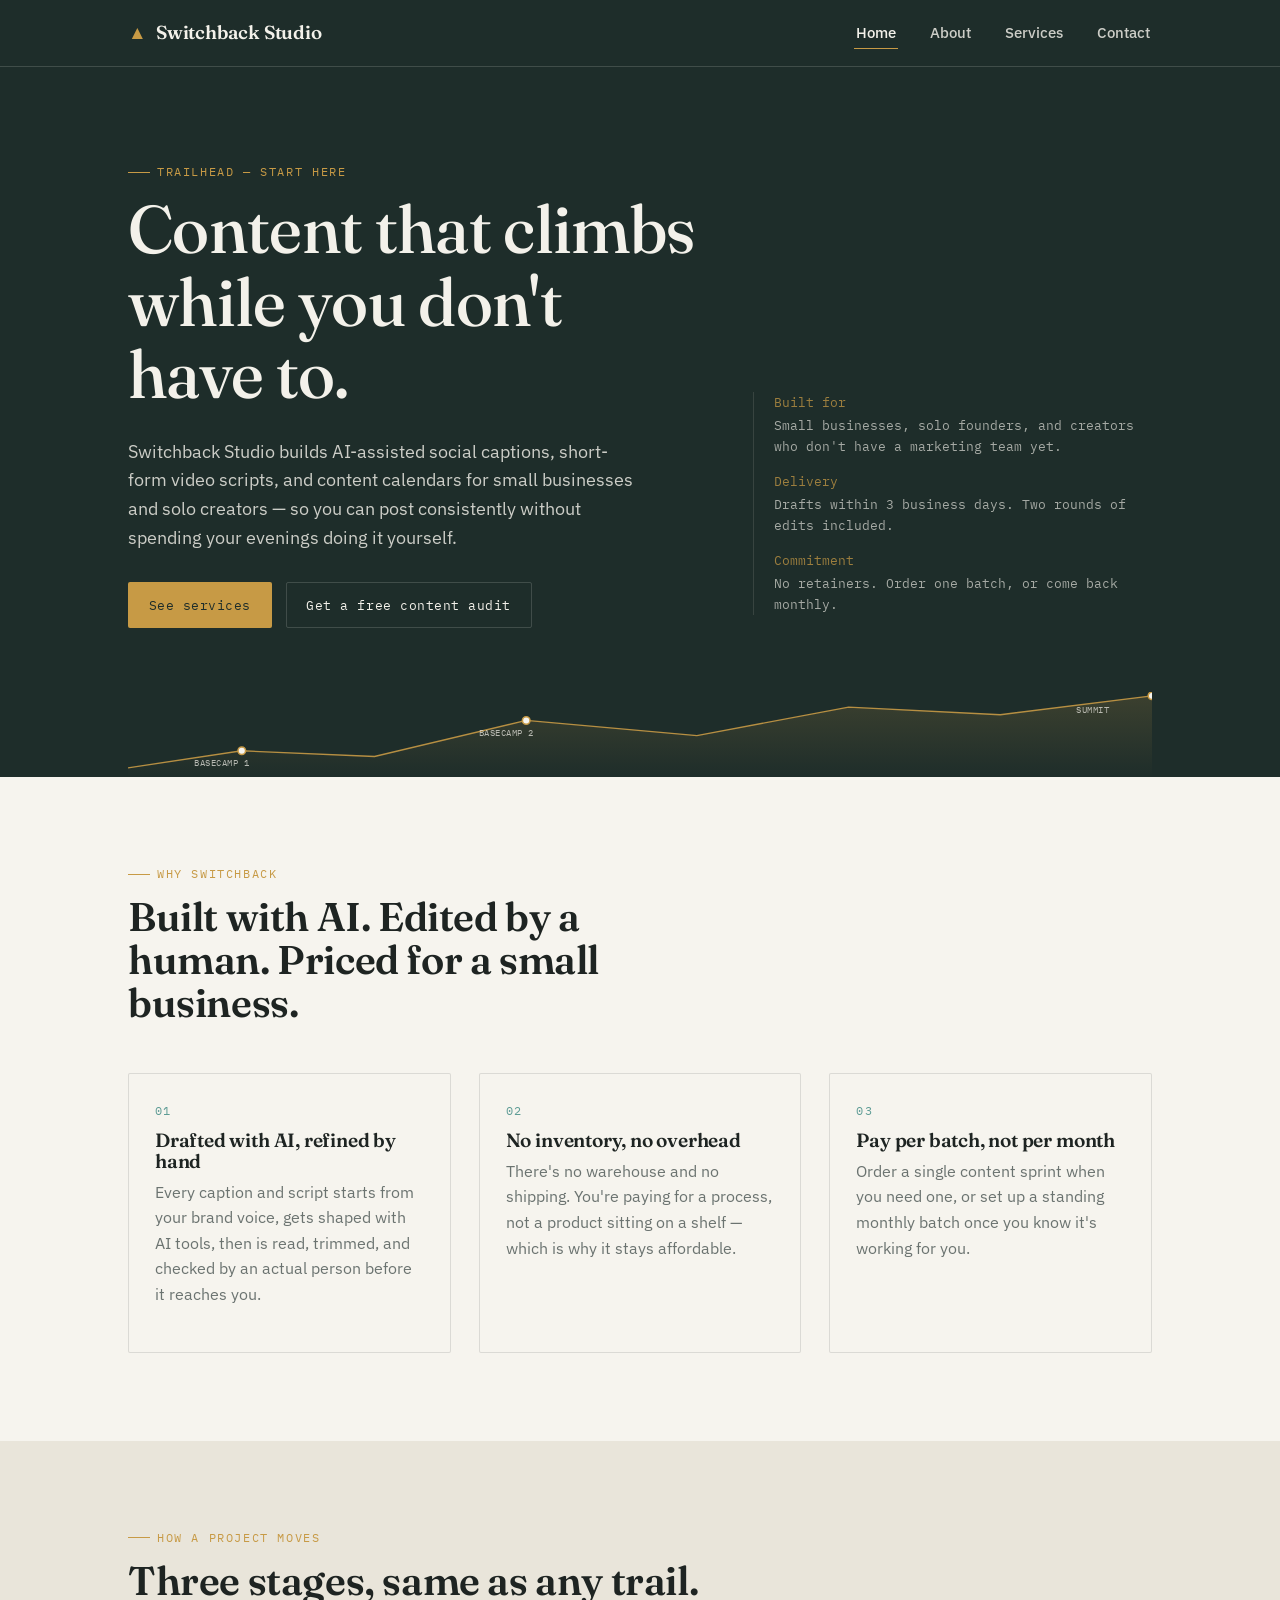
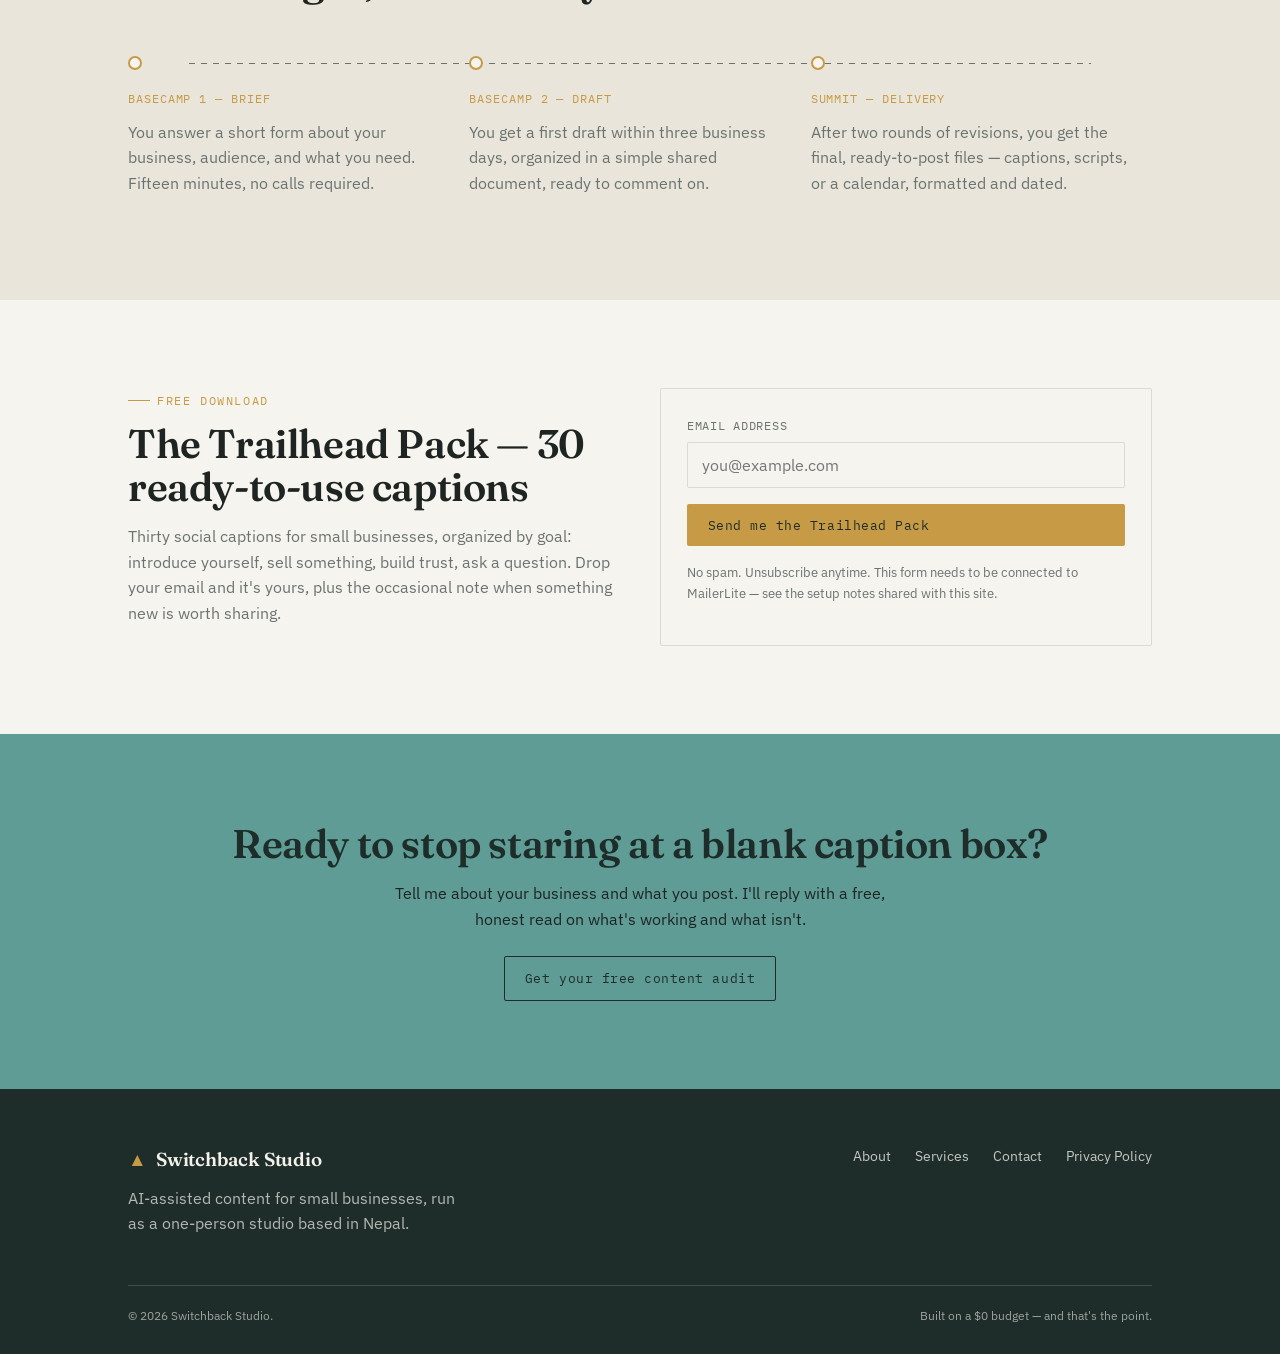
==== index.html @ 85f3b427 "Add files via upload" ====
<!doctype html>
<html lang="en">
<head>
<meta charset="UTF-8">
<meta name="viewport" content="width=device-width, initial-scale=1">
<title>Switchback Studio — AI-assisted content for small businesses</title>
<meta name="description" content="Switchback Studio builds AI-assisted social captions, short-form scripts, and content calendars for small businesses — no retainer, no inventory.">
<link rel="stylesheet" href="style.css">
</head>
<body>

<header class="site">
  <nav class="nav">
    <a href="index.html" class="brand"><span class="mark">▲</span> Switchback Studio</a>
    <button class="nav-toggle" aria-label="Open menu" aria-expanded="false">☰</button>
    <ul class="nav-links">
      <li><a href="index.html" aria-current="page">Home</a></li>
      <li><a href="about.html">About</a></li>
      <li><a href="services.html">Services</a></li>
      <li><a href="contact.html">Contact</a></li>
    </ul>
  </nav>
</header>

<section class="hero">
  <div class="wrap">
    <div class="hero-grid">
      <div>
        <p class="eyebrow">Trailhead — start here</p>
        <h1>Content that climbs<br>while you don't have to.</h1>
        <p class="lead">Switchback Studio builds AI-assisted social captions, short-form video scripts, and content calendars for small businesses and solo creators — so you can post consistently without spending your evenings doing it yourself.</p>
        <div class="hero-cta">
          <a href="services.html" class="btn btn-primary">See services</a>
          <a href="contact.html" class="btn btn-ghost-dark">Get a free content audit</a>
        </div>
      </div>
      <dl class="hero-aside">
        <dt>Built for</dt>
        <dd>Small businesses, solo founders, and creators who don't have a marketing team yet.</dd>
        <dt>Delivery</dt>
        <dd>Drafts within 3 business days. Two rounds of edits included.</dd>
        <dt>Commitment</dt>
        <dd>No retainers. Order one batch, or come back monthly.</dd>
      </dl>
    </div>

    <svg class="elevation" viewBox="0 0 1080 90" preserveAspectRatio="none" role="img" aria-label="Trail elevation profile illustrating the three project stages">
      <defs>
        <linearGradient id="gradElev" x1="0" y1="0" x2="0" y2="1">
          <stop offset="0%" stop-color="#C79A45" stop-opacity="0.35"/>
          <stop offset="100%" stop-color="#C79A45" stop-opacity="0"/>
        </linearGradient>
      </defs>
      <path class="fill" d="M0,80 L120,62 L260,68 L420,30 L600,46 L760,16 L920,24 L1080,4 L1080,90 L0,90 Z"/>
      <path d="M0,80 L120,62 L260,68 L420,30 L600,46 L760,16 L920,24 L1080,4"/>
      <circle cx="120" cy="62" r="4"/>
      <circle cx="420" cy="30" r="4"/>
      <circle cx="1080" cy="4" r="4"/>
      <text x="70" y="78">BASECAMP 1</text>
      <text x="370" y="46">BASECAMP 2</text>
      <text x="1000" y="22">SUMMIT</text>
    </svg>
  </div>
</section>

<section>
  <div class="wrap">
    <div class="section-head">
      <p class="eyebrow">Why Switchback</p>
      <h2>Built with AI. Edited by a human. Priced for a small business.</h2>
    </div>
    <div class="grid-3">
      <div class="card">
        <span class="num">01</span>
        <h3>Drafted with AI, refined by hand</h3>
        <p class="muted">Every caption and script starts from your brand voice, gets shaped with AI tools, then is read, trimmed, and checked by an actual person before it reaches you.</p>
      </div>
      <div class="card">
        <span class="num">02</span>
        <h3>No inventory, no overhead</h3>
        <p class="muted">There's no warehouse and no shipping. You're paying for a process, not a product sitting on a shelf — which is why it stays affordable.</p>
      </div>
      <div class="card">
        <span class="num">03</span>
        <h3>Pay per batch, not per month</h3>
        <p class="muted">Order a single content sprint when you need one, or set up a standing monthly batch once you know it's working for you.</p>
      </div>
    </div>
  </div>
</section>

<section class="section-alt">
  <div class="wrap">
    <div class="section-head">
      <p class="eyebrow">How a project moves</p>
      <h2>Three stages, same as any trail.</h2>
    </div>
    <div class="waypoints">
      <div class="waypoint">
        <p class="label">Basecamp 1 — Brief</p>
        <p class="muted">You answer a short form about your business, audience, and what you need. Fifteen minutes, no calls required.</p>
      </div>
      <div class="waypoint">
        <p class="label">Basecamp 2 — Draft</p>
        <p class="muted">You get a first draft within three business days, organized in a simple shared document, ready to comment on.</p>
      </div>
      <div class="waypoint">
        <p class="label">Summit — Delivery</p>
        <p class="muted">After two rounds of revisions, you get the final, ready-to-post files — captions, scripts, or a calendar, formatted and dated.</p>
      </div>
    </div>
  </div>
</section>

<section>
  <div class="wrap">
    <div class="grid-2" style="align-items:center;">
      <div>
        <p class="eyebrow">Free download</p>
        <h2>The Trailhead Pack — 30 ready-to-use captions</h2>
        <p class="muted">Thirty social captions for small businesses, organized by goal: introduce yourself, sell something, build trust, ask a question. Drop your email and it's yours, plus the occasional note when something new is worth sharing.</p>
      </div>
      <div class="card">
        <!--
          REPLACE THIS FORM with your MailerLite embed code.
          MailerLite → Forms → Create form → Embedded → Copy code → paste here.
          Leaving the placeholder action below will not collect emails yet.
        -->
        <form class="stack" action="#" method="post">
          <div class="field">
            <label for="email">Email address</label>
            <input type="email" id="email" name="email" placeholder="you@example.com" required>
          </div>
          <button type="submit" class="btn btn-primary">Send me the Trailhead Pack</button>
          <p class="muted" style="font-size:.82rem;">No spam. Unsubscribe anytime. This form needs to be connected to MailerLite — see the setup notes shared with this site.</p>
        </form>
      </div>
    </div>
  </div>
</section>

<section class="callout-band">
  <div class="wrap" style="text-align:center;">
    <h2>Ready to stop staring at a blank caption box?</h2>
    <p style="max-width:50ch;margin:0 auto 24px;">Tell me about your business and what you post. I'll reply with a free, honest read on what's working and what isn't.</p>
    <a href="contact.html" class="btn btn-ghost-light" style="border-color:var(--spruce); color:var(--spruce);">Get your free content audit</a>
  </div>
</section>

<footer class="site">
  <div class="wrap">
    <div class="foot-grid">
      <div>
        <p class="brand" style="margin-bottom:10px;"><span class="mark">▲</span> Switchback Studio</p>
        <p class="muted" style="max-width:34ch; color:var(--snow); opacity:.7;">AI-assisted content for small businesses, run as a one-person studio based in Nepal.</p>
      </div>
      <ul class="foot-links">
        <li><a href="about.html">About</a></li>
        <li><a href="services.html">Services</a></li>
        <li><a href="contact.html">Contact</a></li>
        <li><a href="privacy.html">Privacy Policy</a></li>
      </ul>
    </div>
    <div class="foot-bottom">
      <span>© 2026 Switchback Studio.</span>
      <span>Built on a $0 budget — and that's the point.</span>
    </div>
  </div>
</footer>

<script src="script.js"></script>
</body>
</html>
---- style.css ----
/* ============================================================
   SWITCHBACK STUDIO — shared stylesheet
   Token system:
   Color   — Spruce #1E2D2A (dark) / Fog #E9E5DA / Paper #F6F4EE /
             Glacier #5E9C95 / Brass #C79A45 / Mist #6B7370 / Snow #F3F1EA
   Type    — Display: Fraunces (serif, optical) · Body: IBM Plex Sans ·
             Utility/labels: IBM Plex Mono
   Motif   — the "elevation line": a thin trail-profile rule used as
             section divider, process tracker, and hero backdrop.
   ============================================================ */

@import url('https://fonts.googleapis.com/css2?family=Fraunces:ital,opsz,wght@0,9..144,300;0,9..144,500;0,9..144,600;1,9..144,500&family=IBM+Plex+Sans:wght@400;500;600&family=IBM+Plex+Mono:wght@400;500&display=swap');

:root{
  --spruce:#1E2D2A;
  --spruce-soft:#28403A;
  --fog:#E9E5DA;
  --paper:#F6F4EE;
  --glacier:#5E9C95;
  --brass:#C79A45;
  --mist:#6B7370;
  --snow:#F3F1EA;
  --ink:#1E2422;
  --line:rgba(30,36,34,0.12);
  --line-dark:rgba(243,241,234,0.16);
  --radius:2px;
  --maxw:1080px;
}

*,*::before,*::after{box-sizing:border-box;}
html{scroll-behavior:smooth;}
body{
  margin:0;
  font-family:'IBM Plex Sans',system-ui,sans-serif;
  color:var(--ink);
  background:var(--paper);
  line-height:1.6;
  -webkit-font-smoothing:antialiased;
}
h1,h2,h3{
  font-family:'Fraunces',serif;
  font-weight:600;
  line-height:1.08;
  margin:0 0 .4em;
  letter-spacing:-.01em;
}
h1{font-size:clamp(2.4rem,5.5vw,4.2rem); font-weight:500;}
h2{font-size:clamp(1.7rem,3.4vw,2.5rem);}
h3{font-size:1.2rem; font-weight:600;}
p{margin:0 0 1em; color:var(--ink);}
a{color:inherit;}
.eyebrow{
  font-family:'IBM Plex Mono',monospace;
  font-size:.72rem;
  letter-spacing:.14em;
  text-transform:uppercase;
  color:var(--brass);
  display:flex;
  align-items:center;
  gap:.6em;
  margin-bottom:1em;
}
.eyebrow::before{content:"";width:22px;height:1px;background:var(--brass);display:inline-block;}
.muted{color:var(--mist);}
.wrap{max-width:var(--maxw); margin:0 auto; padding:0 28px;}
section{padding:88px 0;}
@media(max-width:700px){section{padding:56px 0;}}

img{max-width:100%;display:block;}
.visually-hidden{position:absolute;width:1px;height:1px;overflow:hidden;clip:rect(0 0 0 0);}

/* ---------- Buttons ---------- */
.btn{
  display:inline-flex;
  align-items:center;
  gap:.5em;
  font-family:'IBM Plex Mono',monospace;
  font-size:.82rem;
  letter-spacing:.04em;
  text-decoration:none;
  padding:.85em 1.5em;
  border-radius:var(--radius);
  border:1px solid transparent;
  cursor:pointer;
  transition:transform .15s ease, background .15s ease, color .15s ease, border-color .15s ease;
}
.btn:hover{transform:translateY(-1px);}
.btn-primary{background:var(--brass); color:var(--spruce);}
.btn-primary:hover{background:#d6a957;}
.btn-ghost-dark{border-color:var(--line-dark); color:var(--snow);}
.btn-ghost-dark:hover{background:rgba(243,241,234,0.08);}
.btn-ghost-light{border-color:var(--line); color:var(--ink);}
.btn-ghost-light:hover{background:rgba(30,36,34,0.05);}

/* ---------- Nav ---------- */
header.site{
  background:var(--spruce);
  color:var(--snow);
  position:sticky; top:0; z-index:50;
  border-bottom:1px solid var(--line-dark);
}
.nav{
  display:flex; align-items:center; justify-content:space-between;
  padding:18px 28px; max-width:var(--maxw); margin:0 auto;
}
.brand{
  font-family:'Fraunces',serif; font-weight:600; font-size:1.18rem;
  color:var(--snow); text-decoration:none; letter-spacing:-.01em;
  display:flex; align-items:center; gap:.5em;
}
.brand .mark{color:var(--brass);}
.nav-links{display:flex; gap:30px; list-style:none; margin:0; padding:0; align-items:center;}
.nav-links a{
  text-decoration:none; color:var(--snow); opacity:.82;
  font-size:.92rem; font-weight:500;
  padding:6px 2px; border-bottom:1px solid transparent;
  transition:opacity .15s ease, border-color .15s ease;
}
.nav-links a:hover,.nav-links a[aria-current="page"]{opacity:1; border-color:var(--brass);}
.nav-toggle{display:none; background:none; border:0; color:var(--snow); font-size:1.5rem; cursor:pointer;}
@media(max-width:760px){
  .nav-toggle{display:block;}
  .nav-links{
    position:absolute; top:100%; left:0; right:0; background:var(--spruce);
    flex-direction:column; align-items:flex-start; gap:0;
    max-height:0; overflow:hidden; transition:max-height .25s ease;
    border-bottom:1px solid var(--line-dark);
  }
  .nav-links.open{max-height:320px;}
  .nav-links li{width:100%;}
  .nav-links a{display:block; padding:14px 28px; width:100%;}
}

/* ---------- Hero ---------- */
.hero{
  background:var(--spruce); color:var(--snow);
  padding:96px 0 0; position:relative; overflow:hidden;
}
.hero .wrap{position:relative; z-index:2;}
.hero-grid{display:grid; grid-template-columns:1.3fr .9fr; gap:48px; align-items:end; padding-bottom:64px;}
.hero p.lead{font-size:1.12rem; color:var(--snow); opacity:.82; max-width:46ch;}
.hero-cta{display:flex; gap:14px; margin-top:30px; flex-wrap:wrap;}
.hero-aside{
  font-family:'IBM Plex Mono',monospace; font-size:.82rem; color:var(--snow); opacity:.75;
  border-left:1px solid var(--line-dark); padding-left:20px;
}
.hero-aside dt{color:var(--brass); margin-top:14px;}
.hero-aside dt:first-child{margin-top:0;}
.hero-aside dd{margin:2px 0 0; opacity:.85;}
@media(max-width:760px){.hero-grid{grid-template-columns:1fr;} .hero-aside{border-left:0; border-top:1px solid var(--line-dark); padding-left:0; padding-top:20px;}}

/* elevation line signature */
.elevation{display:block; width:100%; height:auto;}
.elevation path{fill:none; stroke:var(--brass); stroke-width:1.4; opacity:.9;}
.elevation .fill{fill:url(#gradElev); stroke:none; opacity:.5;}
.elevation circle{fill:var(--paper); stroke:var(--brass); stroke-width:1.6;}
.elevation text{font-family:'IBM Plex Mono',monospace; font-size:9px; fill:var(--snow); opacity:.7; letter-spacing:.06em;}

/* ---------- Sections / cards ---------- */
.section-alt{background:var(--fog);}
.section-head{max-width:60ch; margin-bottom:48px;}
.grid-3{display:grid; grid-template-columns:repeat(3,1fr); gap:28px;}
.grid-2{display:grid; grid-template-columns:1fr 1fr; gap:40px;}
@media(max-width:760px){.grid-3{grid-template-columns:1fr;} .grid-2{grid-template-columns:1fr;}}
.card{
  background:var(--paper); border:1px solid var(--line); border-radius:var(--radius);
  padding:28px 26px;
}
.section-alt .card{background:var(--snow);}
.card .num{
  font-family:'IBM Plex Mono',monospace; font-size:.74rem; color:var(--glacier);
  letter-spacing:.1em; display:block; margin-bottom:10px;
}

/* ---------- Process / waypoint tracker (signature, reused) ---------- */
.waypoints{display:grid; grid-template-columns:repeat(3,1fr); gap:0; position:relative; margin-top:20px;}
.waypoints::before{
  content:""; position:absolute; top:13px; left:6%; right:6%; height:1px;
  background:repeating-linear-gradient(90deg, var(--mist) 0 6px, transparent 6px 12px);
}
.waypoint{position:relative; padding-top:40px; padding-right:20px;}
.waypoint::before{
  content:""; position:absolute; top:6px; left:0; width:14px; height:14px;
  border-radius:50%; background:var(--paper); border:2px solid var(--brass);
}
.waypoint .label{font-family:'IBM Plex Mono',monospace; font-size:.72rem; letter-spacing:.08em; color:var(--brass); text-transform:uppercase;}
@media(max-width:700px){.waypoints{grid-template-columns:1fr; gap:26px;} .waypoints::before{display:none;}}

/* ---------- Pricing / offer block ---------- */
.offer{
  background:var(--spruce); color:var(--snow);
  border-radius:var(--radius); padding:40px;
  display:grid; grid-template-columns:1.1fr .9fr; gap:36px; align-items:center;
}
.offer .price{font-family:'Fraunces',serif; font-size:2.6rem; color:var(--brass);}
.offer ul{list-style:none; padding:0; margin:18px 0; font-size:.95rem; opacity:.9;}
.offer li{padding:6px 0; border-top:1px solid var(--line-dark);}
.offer li:first-child{border-top:0;}
@media(max-width:760px){.offer{grid-template-columns:1fr;}}

/* ---------- Forms ---------- */
form.stack{display:flex; flex-direction:column; gap:16px; max-width:520px;}
label{font-family:'IBM Plex Mono',monospace; font-size:.74rem; letter-spacing:.06em; text-transform:uppercase; color:var(--mist);}
input,textarea,select{
  font-family:'IBM Plex Sans',sans-serif; font-size:.98rem;
  padding:12px 14px; border:1px solid var(--line); border-radius:var(--radius);
  background:var(--paper); color:var(--ink); width:100%;
}
textarea{resize:vertical; min-height:120px;}
input:focus,textarea:focus,select:focus{outline:2px solid var(--glacier); outline-offset:1px;}
.field{display:flex; flex-direction:column; gap:6px;}
.note-box{
  border-left:3px solid var(--glacier); background:var(--fog);
  padding:14px 18px; font-size:.9rem; color:var(--ink); border-radius:0 var(--radius) var(--radius) 0;
}

/* ---------- Footer ---------- */
footer.site{background:var(--spruce); color:var(--snow); padding:56px 0 28px; margin-top:0;}
.foot-grid{display:flex; justify-content:space-between; gap:28px; flex-wrap:wrap; padding-bottom:32px; border-bottom:1px solid var(--line-dark);}
.foot-links{display:flex; gap:24px; list-style:none; padding:0; margin:0; font-size:.88rem;}
.foot-links a{text-decoration:none; opacity:.78;}
.foot-links a:hover{opacity:1;}
.foot-bottom{display:flex; justify-content:space-between; align-items:center; padding-top:20px; font-size:.78rem; opacity:.6; flex-wrap:wrap; gap:10px;}
.foot-bottom a{text-decoration:underline;}

/* ---------- Misc page bits ---------- */
.kicker-list{list-style:none; padding:0; margin:0; display:flex; flex-direction:column; gap:0;}
.kicker-list li{padding:18px 0; border-top:1px solid var(--line); display:grid; grid-template-columns:140px 1fr; gap:20px;}
.kicker-list li:last-child{border-bottom:1px solid var(--line);}
.kicker-list .tag{font-family:'IBM Plex Mono',monospace; font-size:.74rem; color:var(--glacier); text-transform:uppercase; letter-spacing:.06em;}
@media(max-width:600px){.kicker-list li{grid-template-columns:1fr; gap:4px;}}

.callout-band{background:var(--glacier); color:var(--spruce);}
.callout-band h2{color:var(--spruce);}
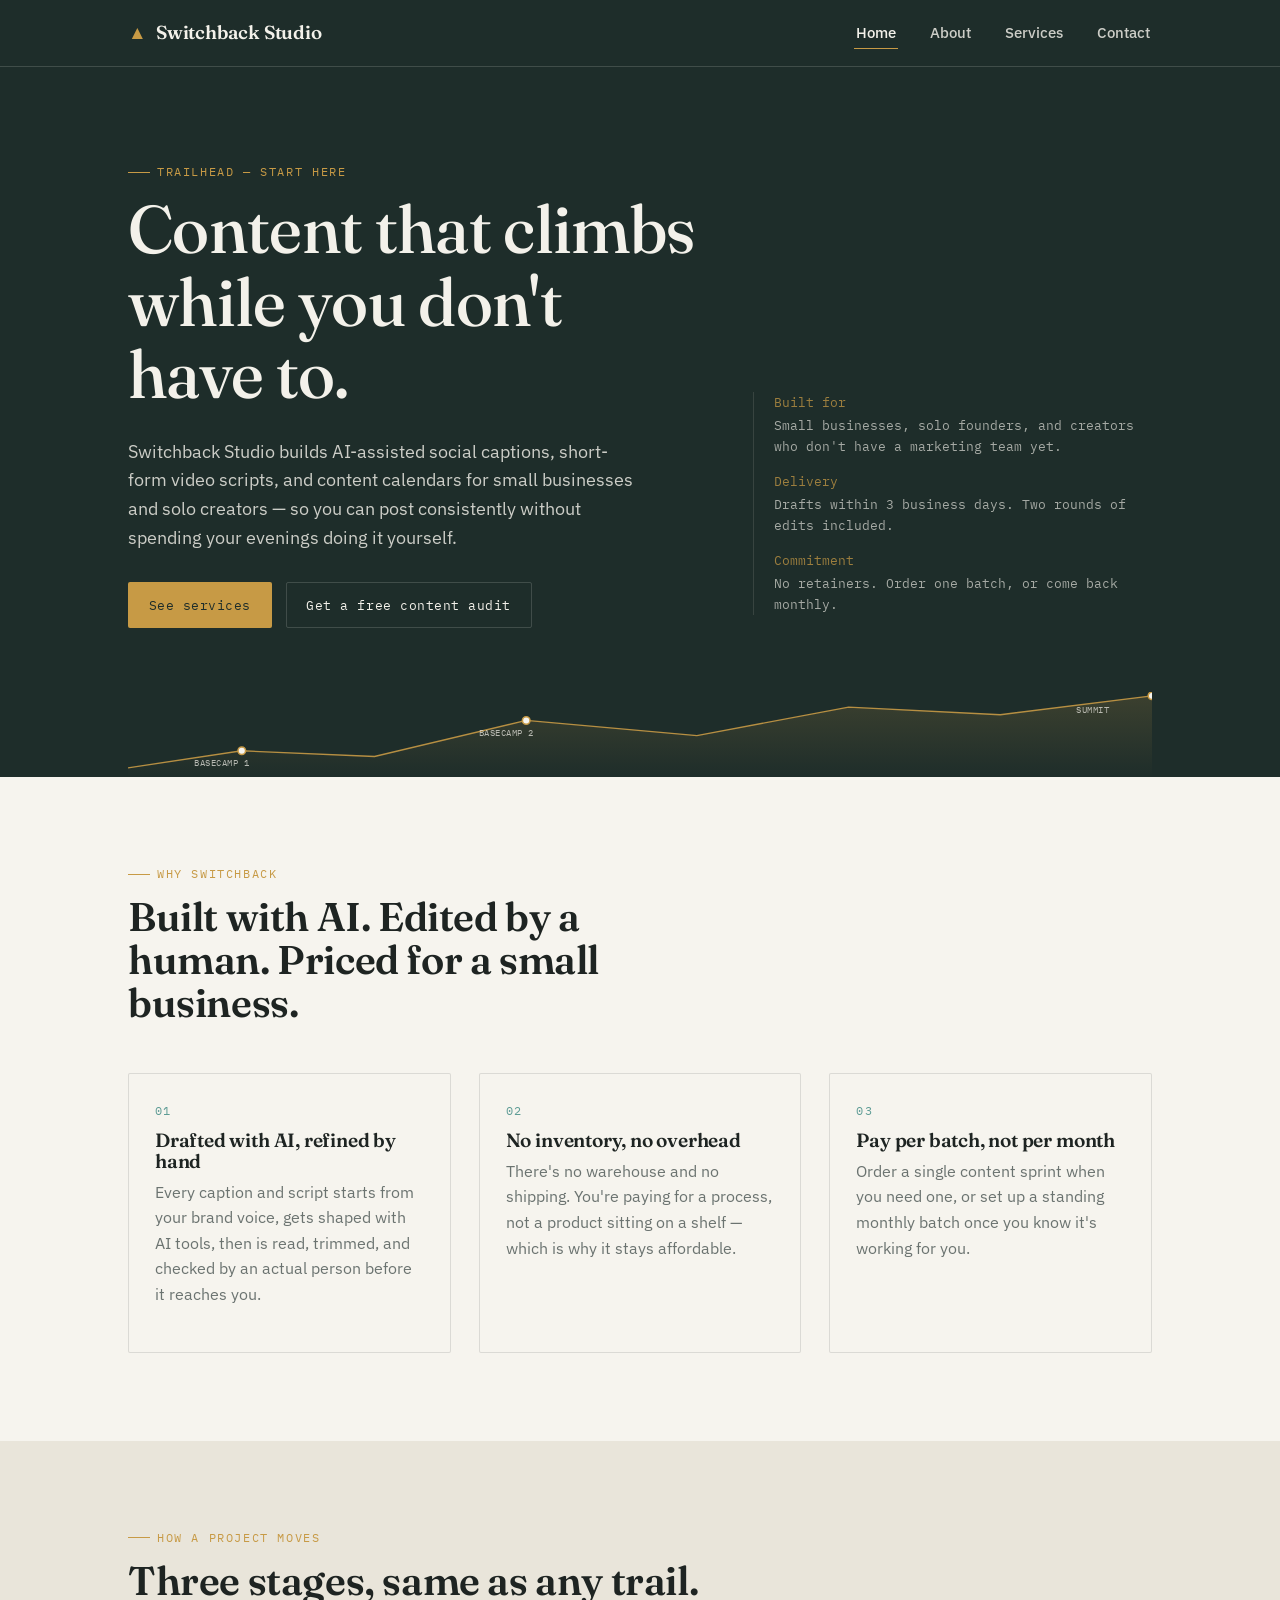
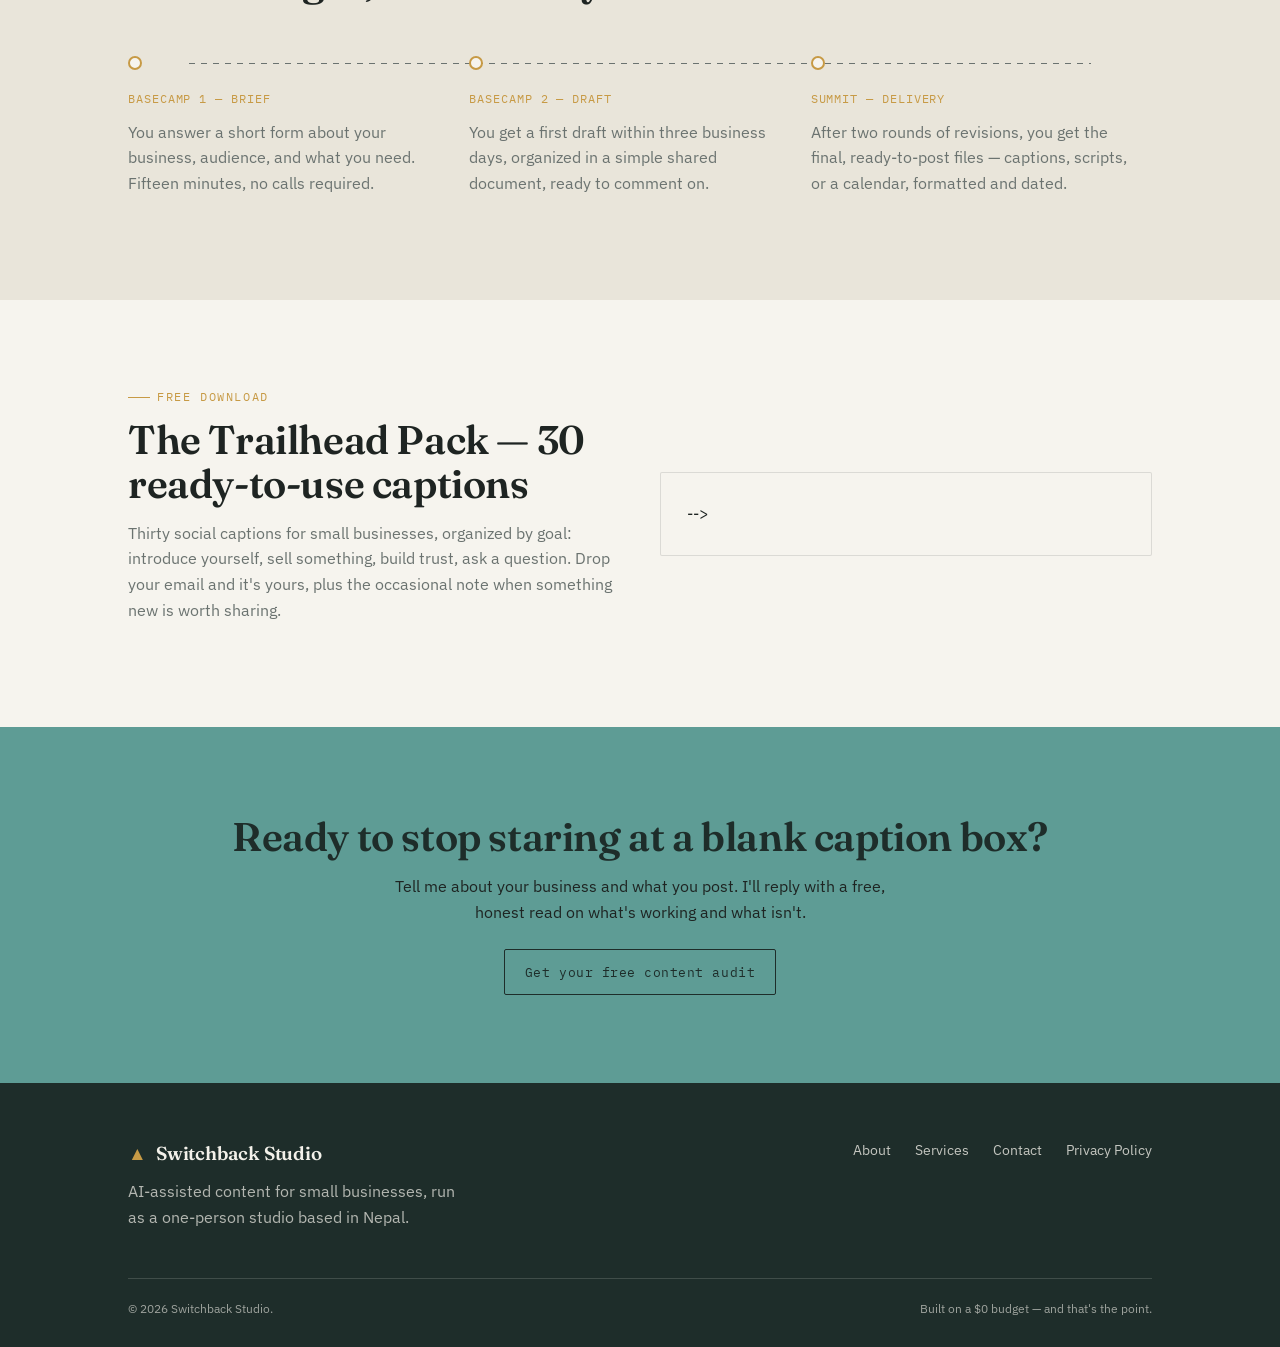
==== commit 776ac14b: "connect forms" ====
--- a/index.html
+++ b/index.html
@@ -126,14 +126,16 @@
           MailerLite → Forms → Create form → Embedded → Copy code → paste here.
           Leaving the placeholder action below will not collect emails yet.
         -->
-        <form class="stack" action="#" method="post">
-          <div class="field">
-            <label for="email">Email address</label>
-            <input type="email" id="email" name="email" placeholder="you@example.com" required>
-          </div>
-          <button type="submit" class="btn btn-primary">Send me the Trailhead Pack</button>
-          <p class="muted" style="font-size:.82rem;">No spam. Unsubscribe anytime. This form needs to be connected to MailerLite — see the setup notes shared with this site.</p>
-        </form>
+        <!-- MailerLite Universal -->
+        <script>
+            (function(w,d,e,u,f,l,n){w[f]=w[f]||function(){(w[f].q=w[f].q||[])
+                .push(arguments);},l=d.createElement(e),l.async=1,l.src=u,
+                    n=d.getElementsByTagName(e)[0],n.parentNode.insertBefore(l,n);})
+                        (window,document,'script','https://assets.mailerlite.com/js/universal.js','ml');
+                            ml('account', '2459747');
+                            </script>
+                            <!-- End MailerLite Universal -->
+                            <div class="ml-embedded" data-form="4tHHGU"></div>-->
       </div>
     </div>
   </div>
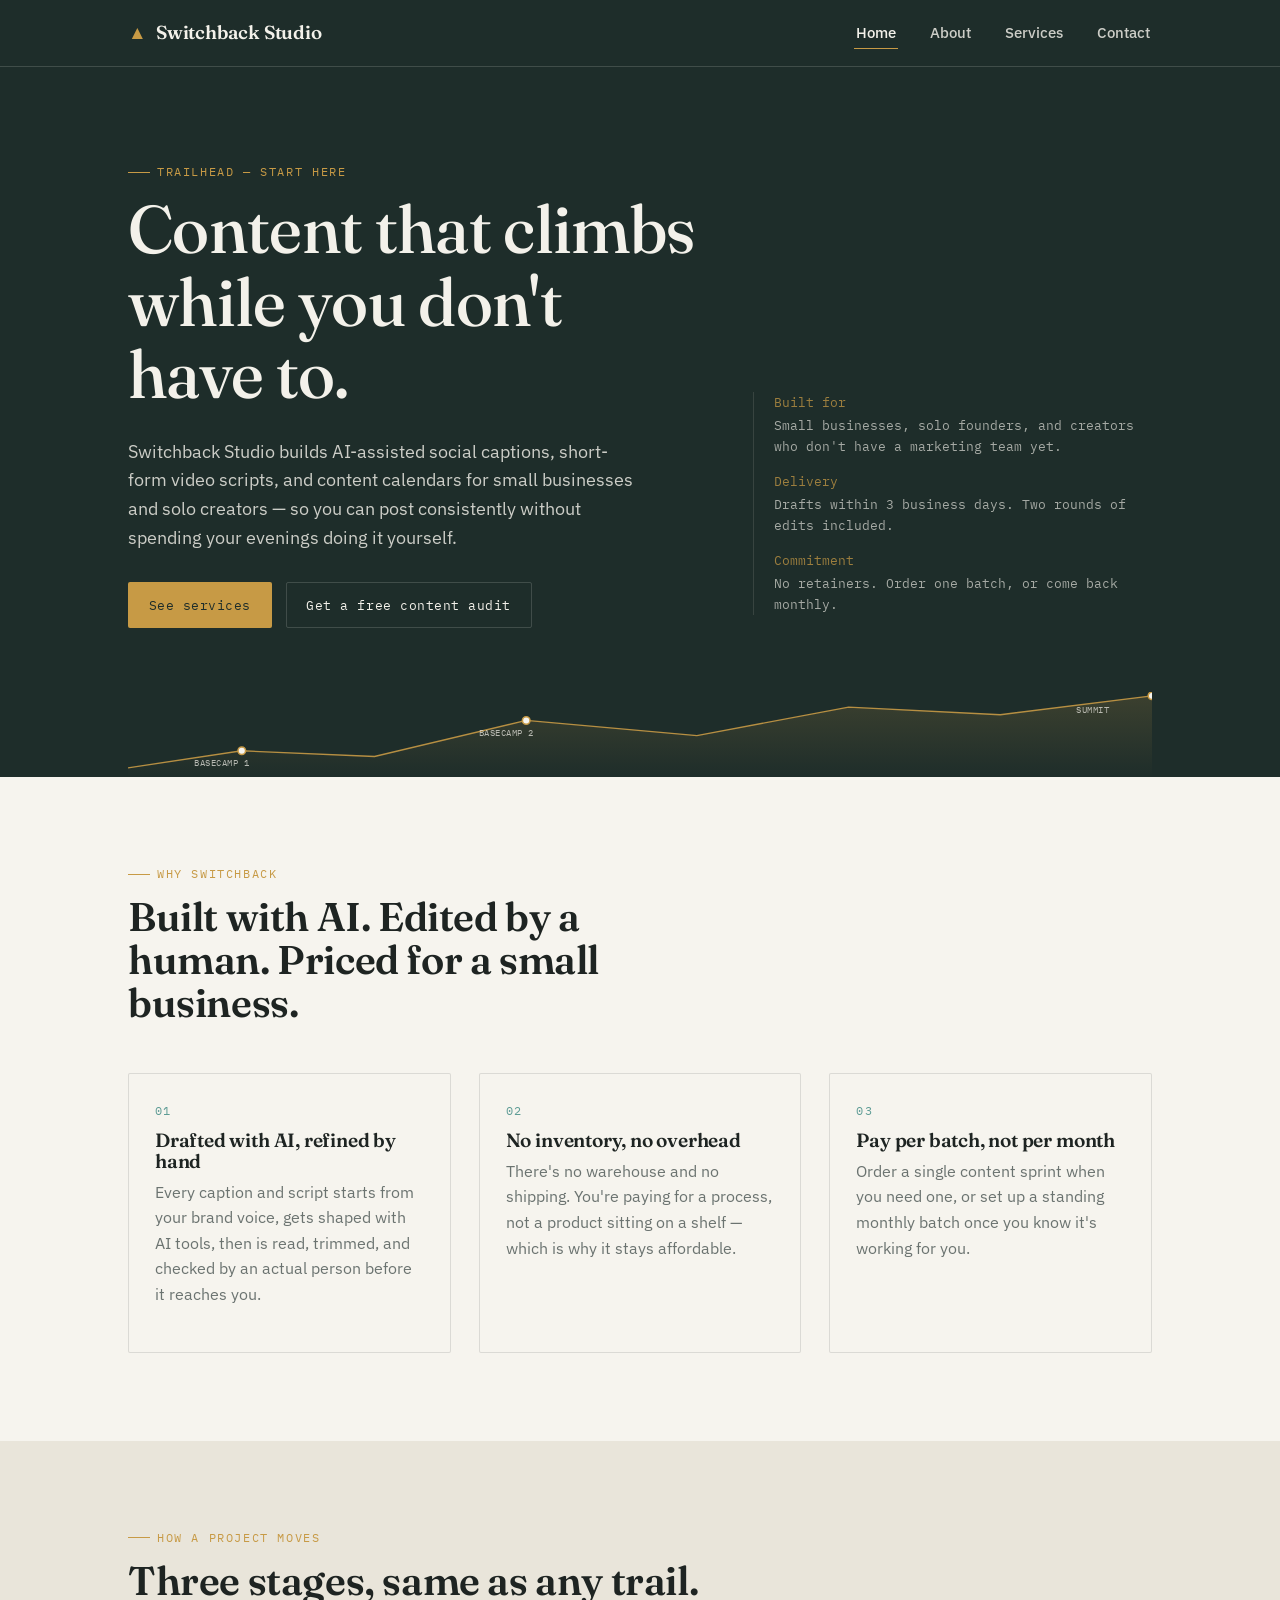
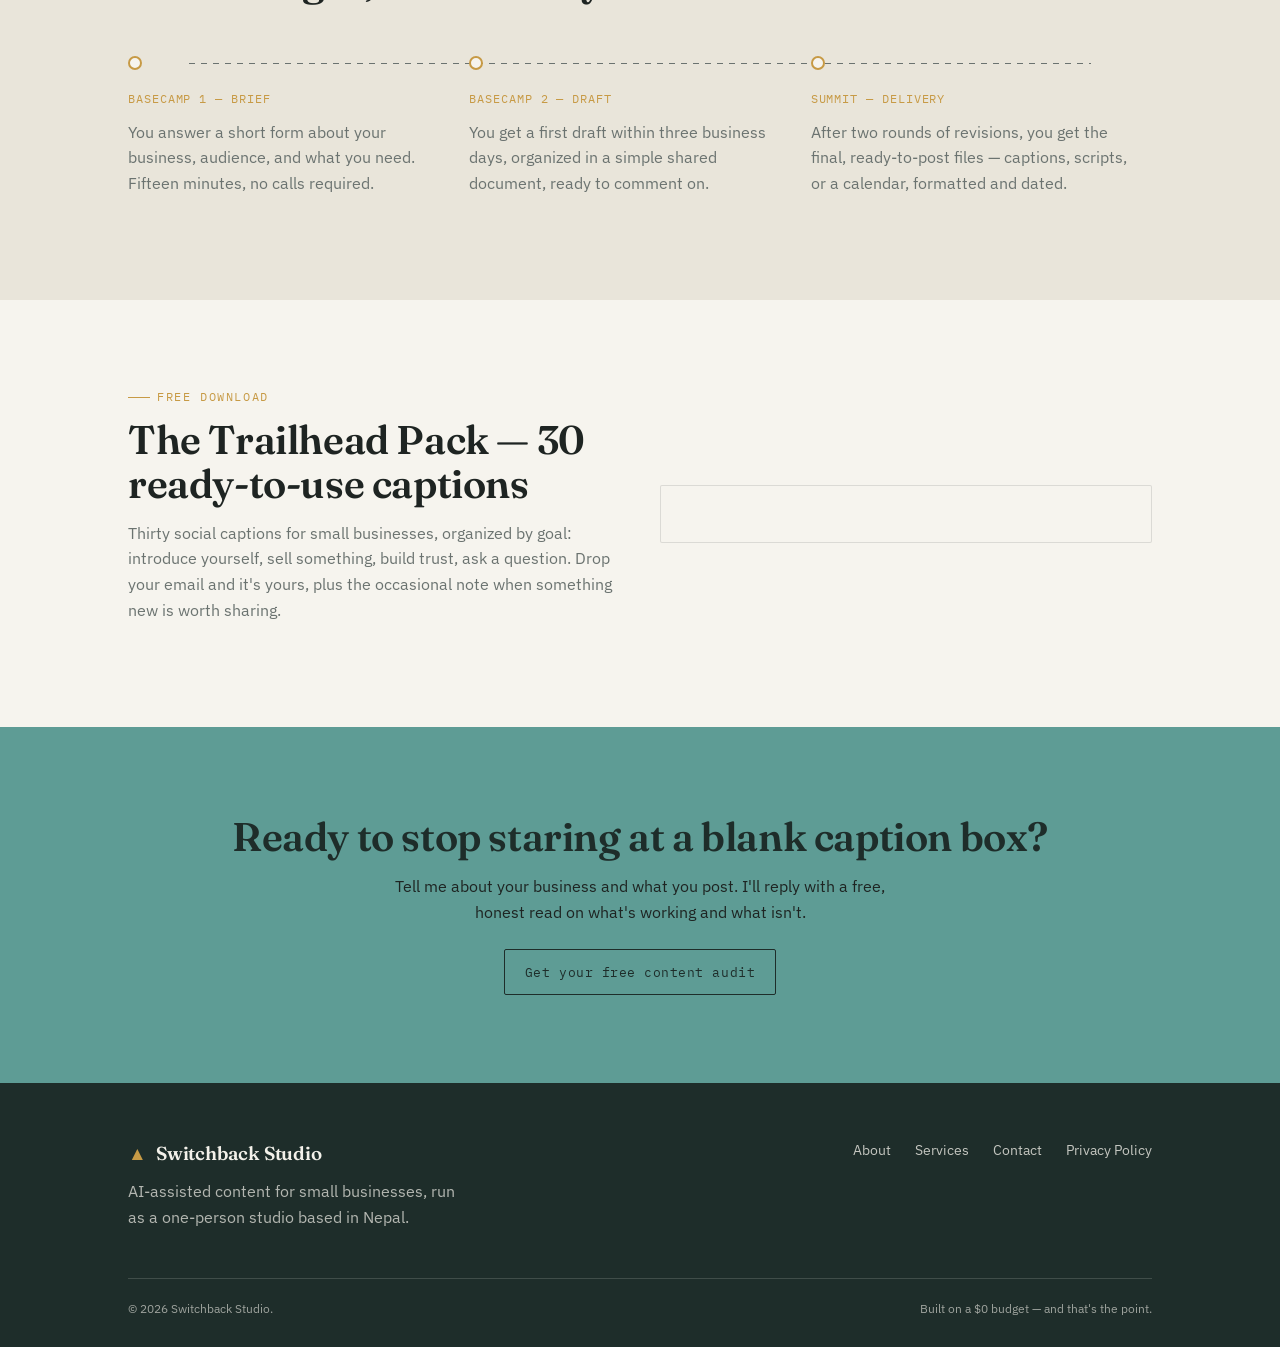
==== commit 15e4c9cc: "connect forms" ====
--- a/index.html
+++ b/index.html
@@ -135,7 +135,7 @@
                             ml('account', '2459747');
                             </script>
                             <!-- End MailerLite Universal -->
-                            <div class="ml-embedded" data-form="4tHHGU"></div>-->
+                            <div class="ml-embedded" data-form="4tHHGU"></div>
       </div>
     </div>
   </div>
